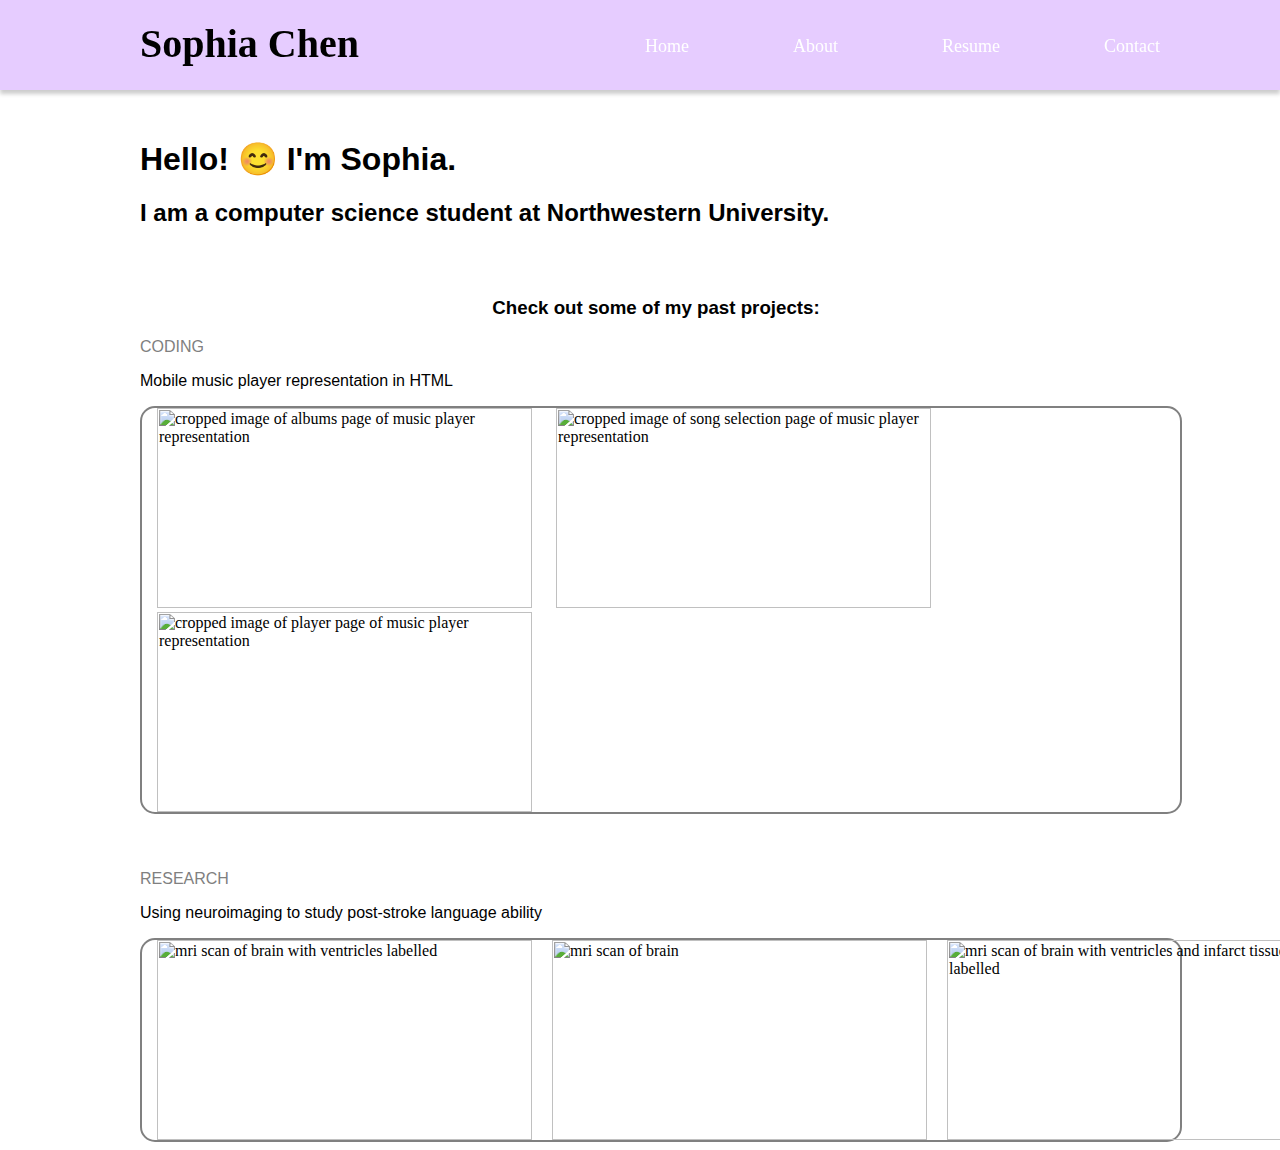
==== index.html @ b9a0bc3b "Add files via upload" ====
<html>
    <head>
        <title>Landing Page</title>
        <link rel="stylesheet" type="text/css" href="styles.css"/>
    </head>

    <body>
      <nav class = "top-nav">
        <div>
          <h1 class = "Name">Sophia Chen </h1>
        </div>
        <ul>
          <li> <a href = "index.html">Home </a></li>
          <li><a href = "About.html">About</a></li>
          <li><a href = "Resume.html">Resume</a></li>
          <li><a href = "Contact.html">Contact</a></li>
        </ul>
      </nav>

      <main>

        <h1 class = "hello"> Hello! &#128522	I'm Sophia. </h1>
        <h2 class = "student"> I am a computer science student at Northwestern University.</h2>
        <h3 class = "project-header"> Check out some of my past projects:</h3>
        <div class = "project1">
          <p class = "project-type"> <a href = "Mobilemusicplayerproject.html"> CODING</p>
          <p class = "project-name"> <a href = "Mobilemusicplayerproject.html">Mobile music player representation in HTML </a></p>
          <div class = "playercollage">
              <a href = "Mobilemusicplayerproject.html">
                <img src = "images/albumspic.png" alt = "cropped image of albums page of music player representation">
                <img src = "images/songselect.png" alt = "cropped image of song selection page of music player representation">
                <img src = "images/musicpaused.png" alt = "cropped image of player page of music player representation">
             </a>
          </div>
        </div>
        <div class = "project2">
          <p class = "project-type">RESEARCH</p>
          <p class = "project-name"> <a href = "Heuristicevalproject.html">Using neuroimaging to study post-stroke language ability </a></p>
          <div class = "researchcollage">
              <img src = "images/brainlabelled.png" alt = "mri scan of brain with ventricles labelled">
              <img src = "images/brainunlabelled.png" alt = "mri scan of brain">
              <img src = "images/brainmultiplelabels.jpg" alt = "mri scan of brain with ventricles and infarct tissue labelled">
          </div>
        </div>
    </body>
 </html>
---- styles.css ----
main {
  margin-top: 100px;
  margin-left: 2em;
}

nav.top-nav{
  background-color: #e6ccff;
  position:fixed;
  top: 0px;
  left: 0px;
  right: 0px;
  box-shadow: 0px 4px 4px #0003;
  margin-left: auto;
  margin-right: 0px;
  display: flex;
  justify-content: space-between;
  height: 90px;
  padding-right: 30px;
}

nav .name{
  font-family: Verdana;
  color: black;
  padding-left: 80px;
  font-size: 40px;
  margin-bottom: auto;
  margin-top: 20px;
  margin-left: 60px;
 #add a border to the letters.
}

nav.top-nav ul {
  list-style: none;
  padding: 0;
}

nav.top-nav li {
  font-family: Verdana;
  font-size: 18px;
  color: white;
  margin: 5px;
  display: inline-block;
  padding: 5px;
  padding-right: 30px;
  user-select: none;
  position: relative;
  margin-right: 60px;
  padding-top: 15px;

}

nav.top-nav li:hover {
  text-decoration:underline;
}

nav.top-nav li:active {
  color: #fff;
}

.top-nav .pulldown-menu {
  display: none;
  position: absolute;
  background-color: white;
  border: 1px solid #333;
  border-radius: 4px;
  top: 26px;
  left: 5px;
  width: 170px;
}

nav.top-nav .pulldown-menu li {
  color: #333;
  display: block;
  padding: 5px;
  font-weight: 200;
}

nav.top-nav li:hover .pulldown-menu {
  display: block;
}

a{
  text-decoration: none;
  color: inherit;
}

h1.landingPage {
  text-align: center;
}

.Profile{
  display: flex;
  font-family: sans-serif;
  position: relative;
  font-weight: lighter;
}

.about-text{
  padding-top: 20px;
  display: block;
  color: black;
  width: 550px;
  padding-left: 0px;
  padding-right: 30px;
  margin-right: 80px;
}

.Profile img{
  width: 40%;
  display: block;
  margin-left: auto;
  margin-right: auto;
  padding-top: 20px;
}

.screenshot img{
  width: 40%;
  margin-left: auto;
  margin-right: auto;
  display: block;
}

.Project-title{
  font-family: sans-serif;
  text-align: center;
  padding-top: 125px;
}

.project-header{
  text-align: center;
  font-family: Helvetica;
  padding-top: 50px;
}

.project-type{
  color: gray;
  font-family: sans-serif;
  margin-left: 100px;
}

.project-name{
  font-family: sans-serif;
  margin-left: 100px;
}

.playercollage{
  display: flex;
  border: 2px solid gray;
  border-radius: 15px;
  margin-right: 90px;
  margin-left: 100px;
}

.playercollage img{
  width: 375px;
  height: 200px;
  padding-top: 0px;
  padding-bottom: 0px;
  object-fit: cover;
  padding-right: 5px;
  margin-left: 15px;
  object-position: 20% 40%;
}

.project1{
  padding-bottom: 40px;
}

.researchcollage{
  display: flex;
  border: 2px solid gray;
  border-radius: 15px;
  margin-right: 90px;
  margin-left: 100px;
}

.researchcollage img{
  width: 375px;
  height: 200px;
  padding-top: 0px;
  padding-bottom: 0px;
  object-fit: cover;
  padding-right: 5px;
  margin-left: 15px;
  object-position: 20% 40%;
}

.hello{
  font-family: Helvetica;
  padding-top: 40px;
  margin-left: 100px;
}

.student{
  margin-left: 100px;
  font-family: Helvetica;
}

.aboutme{
  padding-top: 40px;
  text-align: center;
  Font-family: Helvetica;
}

.writing1{
  margin-top: 40px;
  font-family: Helvetica;
  margin-left: 130px;
}

.writing2{
  font-family: Helvetica;
  margin-left: 130px;
}

.album-select{
  font-family: Helvetica;
}
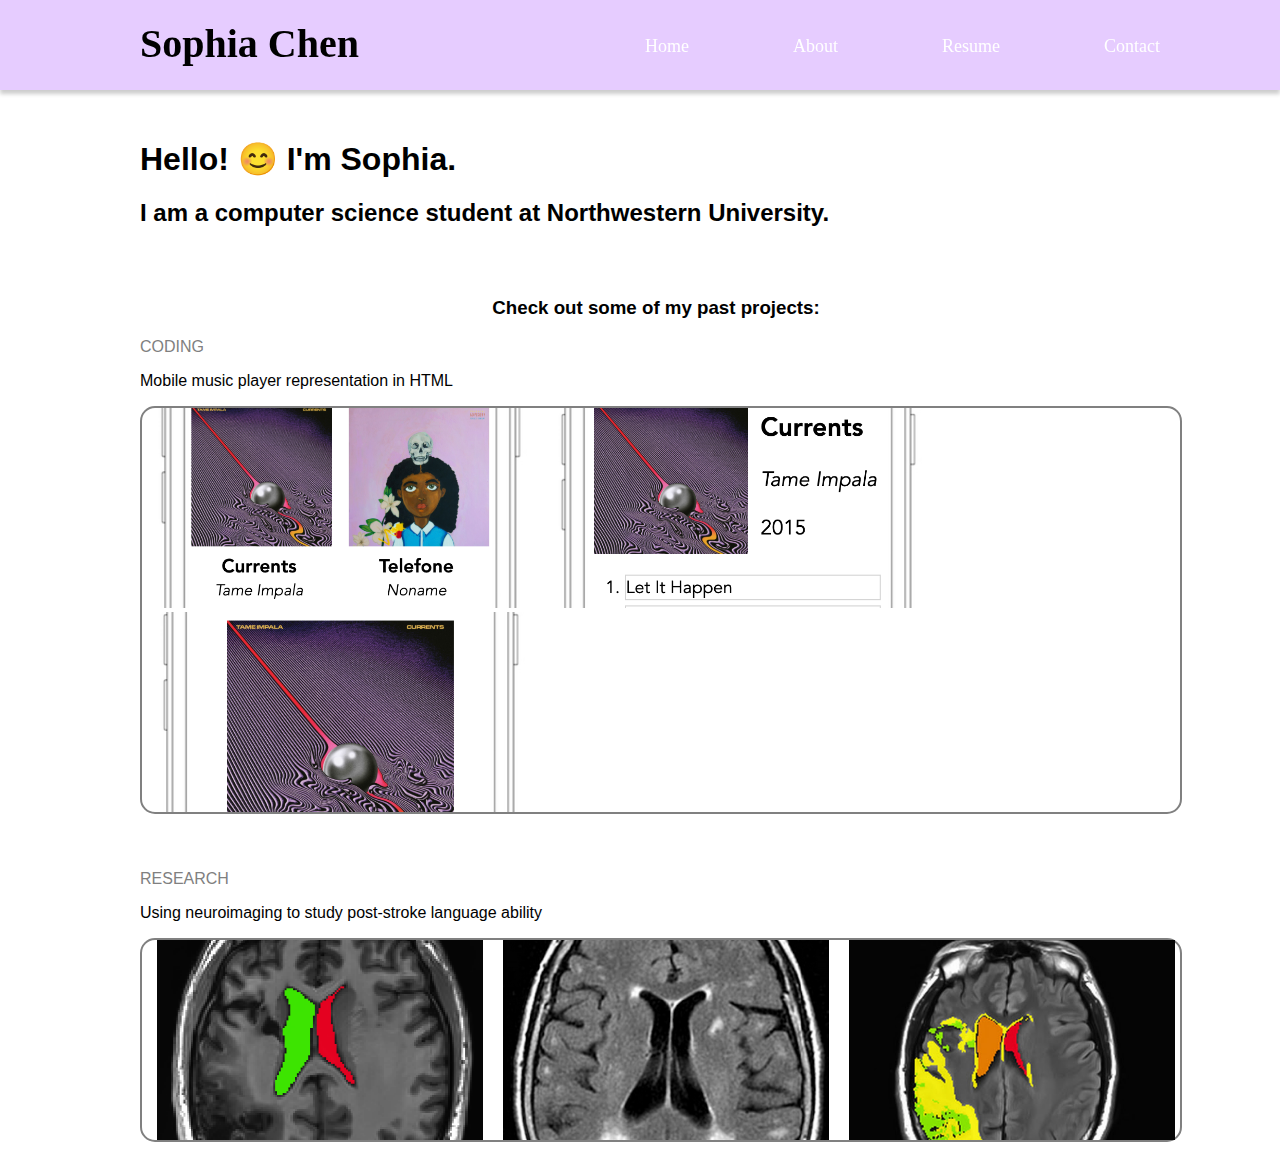
==== commit 0a1543bb: "Add files via upload" ====
--- a/index.html
+++ b/index.html
@@ -27,9 +27,9 @@
           <p class = "project-name"> <a href = "Mobilemusicplayerproject.html">Mobile music player representation in HTML </a></p>
           <div class = "playercollage">
               <a href = "Mobilemusicplayerproject.html">
-                <img src = "images/albumspic.png" alt = "cropped image of albums page of music player representation">
-                <img src = "images/songselect.png" alt = "cropped image of song selection page of music player representation">
-                <img src = "images/musicpaused.png" alt = "cropped image of player page of music player representation">
+                <img src = "albumspic.png" alt = "cropped image of albums page of music player representation">
+                <img src = "songselect.png" alt = "cropped image of song selection page of music player representation">
+                <img src = "musicpaused.png" alt = "cropped image of player page of music player representation">
              </a>
           </div>
         </div>
@@ -37,9 +37,9 @@
           <p class = "project-type">RESEARCH</p>
           <p class = "project-name"> <a href = "Heuristicevalproject.html">Using neuroimaging to study post-stroke language ability </a></p>
           <div class = "researchcollage">
-              <img src = "images/brainlabelled.png" alt = "mri scan of brain with ventricles labelled">
-              <img src = "images/brainunlabelled.png" alt = "mri scan of brain">
-              <img src = "images/brainmultiplelabels.jpg" alt = "mri scan of brain with ventricles and infarct tissue labelled">
+              <img src = "brainlabelled.png" alt = "mri scan of brain with ventricles labelled">
+              <img src = "brainunlabelled.png" alt = "mri scan of brain">
+              <img src = "brainmultiplelabels.jpg" alt = "mri scan of brain with ventricles and infarct tissue labelled">
           </div>
         </div>
     </body>
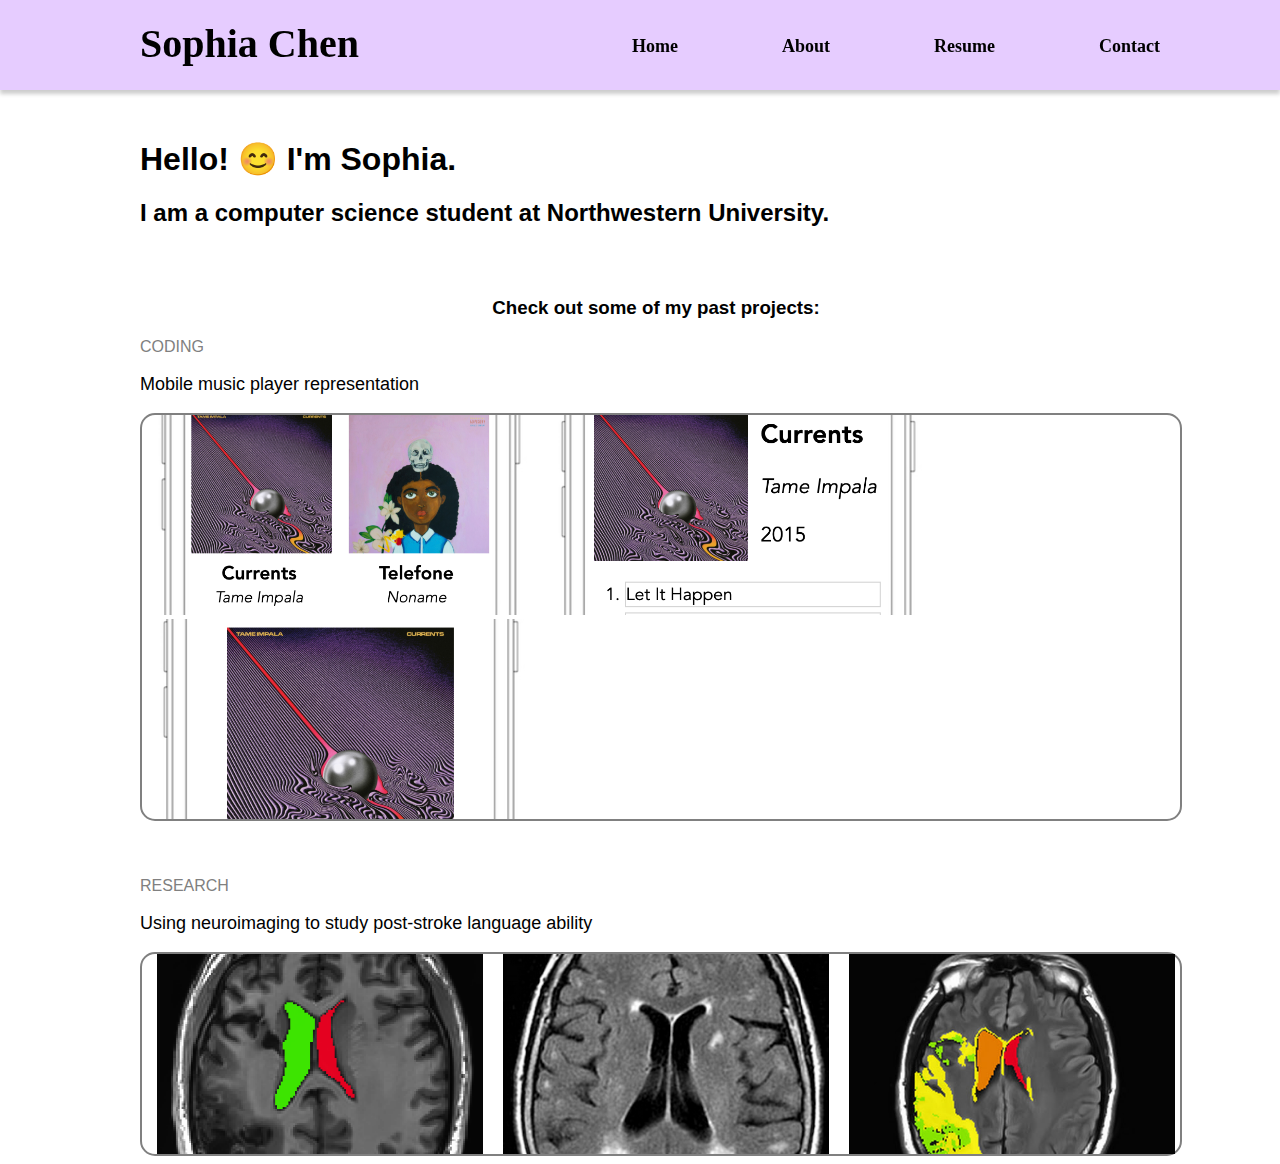
==== commit 31bf3656: "Add files via upload" ====
--- a/index.html
+++ b/index.html
@@ -24,7 +24,7 @@
         <h3 class = "project-header"> Check out some of my past projects:</h3>
         <div class = "project1">
           <p class = "project-type"> <a href = "Mobilemusicplayerproject.html"> CODING</p>
-          <p class = "project-name"> <a href = "Mobilemusicplayerproject.html">Mobile music player representation in HTML </a></p>
+          <p class = "project-name"> <a href = "Mobilemusicplayerproject.html">Mobile music player representation</a></p>
           <div class = "playercollage">
               <a href = "Mobilemusicplayerproject.html">
                 <img src = "albumspic.png" alt = "cropped image of albums page of music player representation">
--- a/styles.css
+++ b/styles.css
@@ -37,7 +37,7 @@
 nav.top-nav li {
   font-family: Verdana;
   font-size: 18px;
-  color: white;
+#  color: white;
   margin: 5px;
   display: inline-block;
   padding: 5px;
@@ -46,6 +46,7 @@
   position: relative;
   margin-right: 60px;
   padding-top: 15px;
+  font-weight: bold;
 
 }
 
@@ -57,16 +58,6 @@
   color: #fff;
 }
 
-.top-nav .pulldown-menu {
-  display: none;
-  position: absolute;
-  background-color: white;
-  border: 1px solid #333;
-  border-radius: 4px;
-  top: 26px;
-  left: 5px;
-  width: 170px;
-}
 
 nav.top-nav .pulldown-menu li {
   color: #333;
@@ -102,11 +93,13 @@
   width: 550px;
   padding-left: 0px;
   padding-right: 30px;
-  margin-right: 80px;
+  margin-right: 190px;
+  font-size: 18px;
+  font-familY; Helvetica;
 }
 
 .Profile img{
-  width: 40%;
+  width: 30%;
   display: block;
   margin-left: auto;
   margin-right: auto;
@@ -139,8 +132,10 @@
 }
 
 .project-name{
-  font-family: sans-serif;
-  margin-left: 100px;
+  font-family: Helvetica;
+  margin-left: 100px;
+  font-size: 18px
+
 }
 
 .playercollage{
@@ -197,22 +192,128 @@
 }
 
 .aboutme{
-  padding-top: 40px;
+  padding-top: 20px;
   text-align: center;
   Font-family: Helvetica;
 }
 
 .writing1{
-  margin-top: 40px;
+  margin-top: 30px;
+  font-family: Helvetica;
+#  margin-left: 130px;
+  text-align: center;
+  font-size: 18px;
+}
+
+.writing2{
+  font-family: Helvetica;
+  margin-left: 330px;
+  font-size: 18px;
+  #margin-right: 180px;
+  display: flex;
+  max-width: 800px;
+  padding-bottom: 20px;
+}
+
+.album-select{
+  font-family: Helvetica;
+  text-align: center;
+  padding-top: 0px;
+}
+
+.album-select-info, .writing3{
   font-family: Helvetica;
   margin-left: 130px;
-}
-
-.writing2{
+  font-size: 18px;
+}
+
+.writing4{
   font-family: Helvetica;
   margin-left: 130px;
 }
 
-.album-select{
-  font-family: Helvetica;
-}
+.writing5{
+  font-family: Helvetica;
+  margin-left: 130px;
+}
+
+.album-select-info{
+  display: flex;
+  justify-content: space-between;
+  margin-left: 200px;
+  margin-right: 300px;
+}
+
+.song-select{
+  font-family: Helvetica;
+  text-align: center;
+}
+
+.song-page{
+  font-family: Helvetica;
+  text-align: center;
+}
+
+.song-select-info{
+  display: flex;
+  justify-content: space-between;
+  margin-left: 220px;
+  margin-right: 300px;
+}
+
+.song-select-info, .writing4 {
+  font-family: Helvetica;
+  margin-left: 160px;
+  font-size: 18px;
+}
+
+.song-page-info{
+  display: flex;
+  margin-left: 100px;
+  margin-right: 200px;
+}
+
+.song-page-info p {
+  font-family: Helvetica;
+  margin-left: 110px;
+  font-size: 18px;
+  width: 800px;
+  padding-right: 40px;
+
+}
+
+.song-page-info img{
+  width: 200px;
+  padding-right: 50px;
+  padding-left: 20px;
+
+}
+
+.resume{
+  text-align: center;
+  font-family: Helvetica;
+  padding-top: 20px;
+}
+
+.resumedownload{
+  margin-right: auto;
+  margin-left: auto;
+  display: block;
+  height: 50px;
+  width: 180px;
+  font-size: 18px;
+  font-family: Helvetica;
+}
+
+.contact{
+  padding-top: 20px;
+  text-align: center;
+  font-family: Helvetica;
+}
+
+.email{
+  padding-top: 10px;
+  text-align: center;
+  font-family: Helvetica;
+  font-size: 18px;
+}
